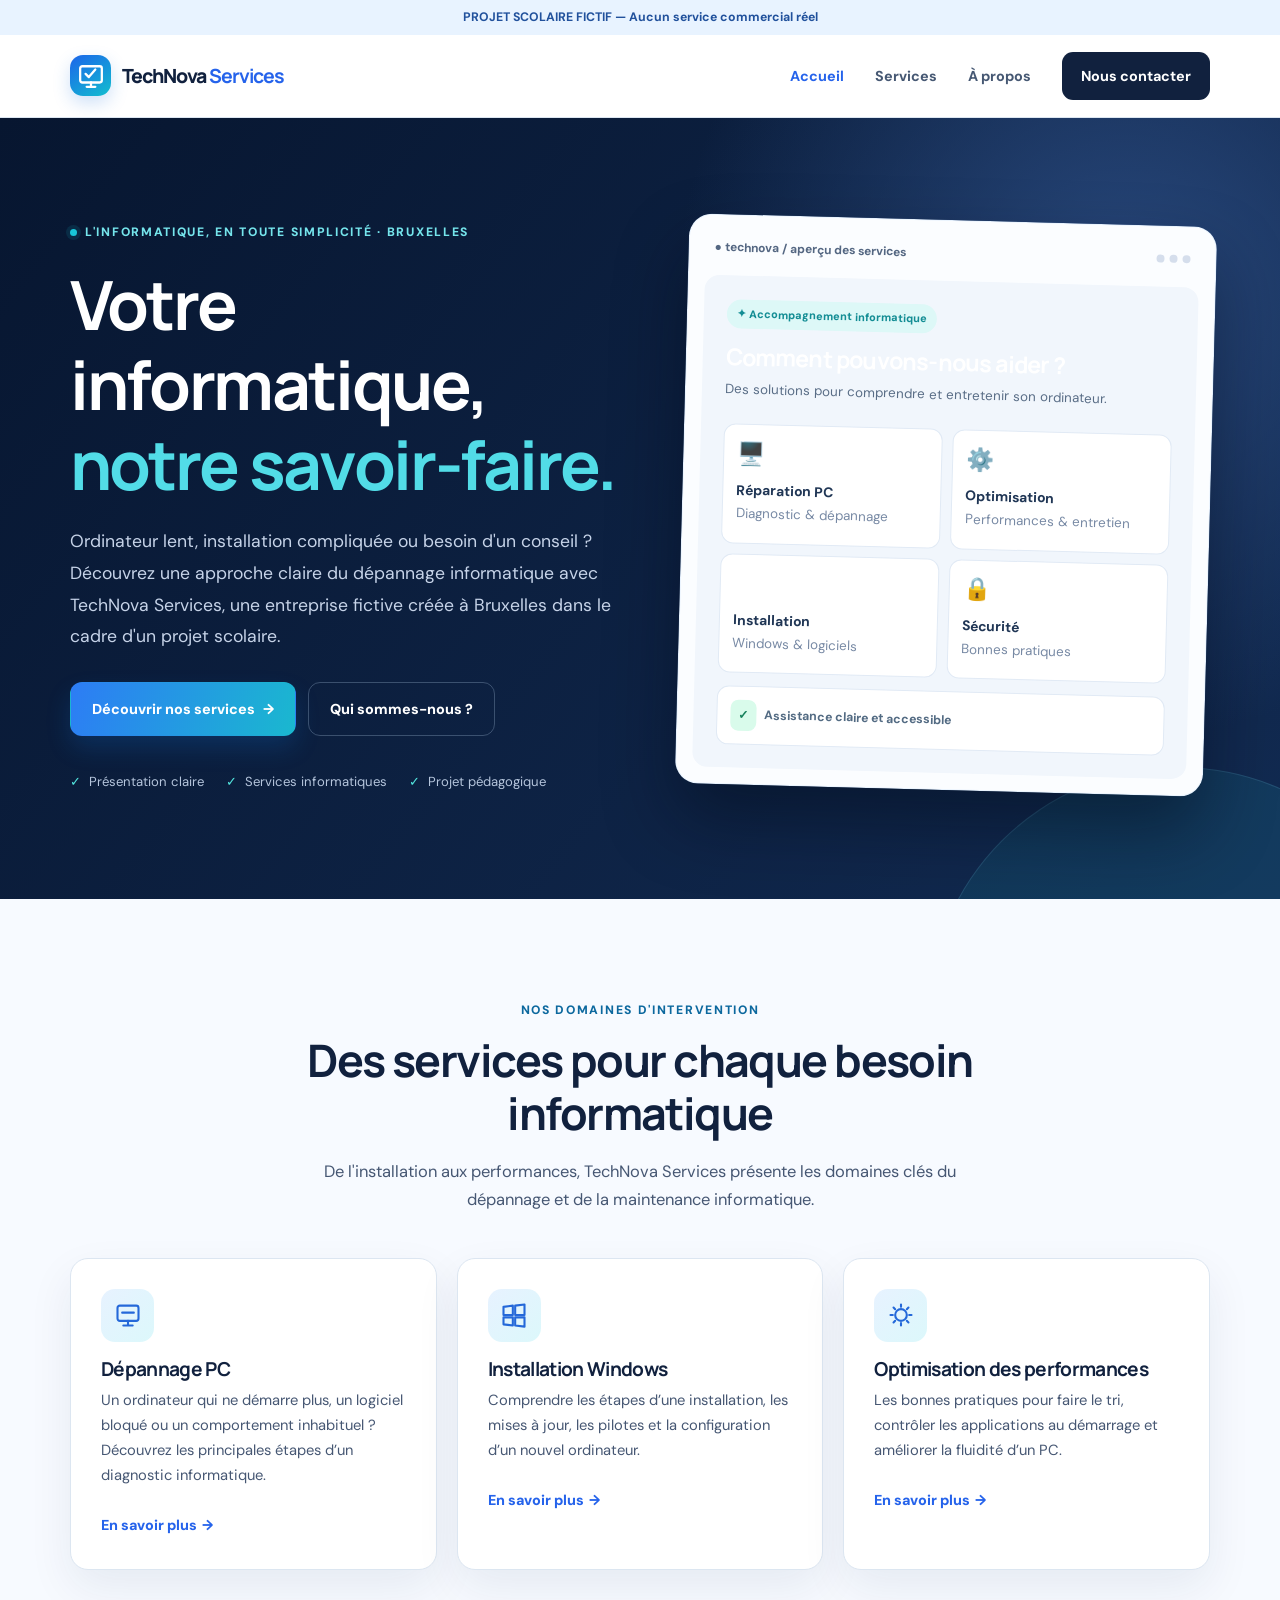
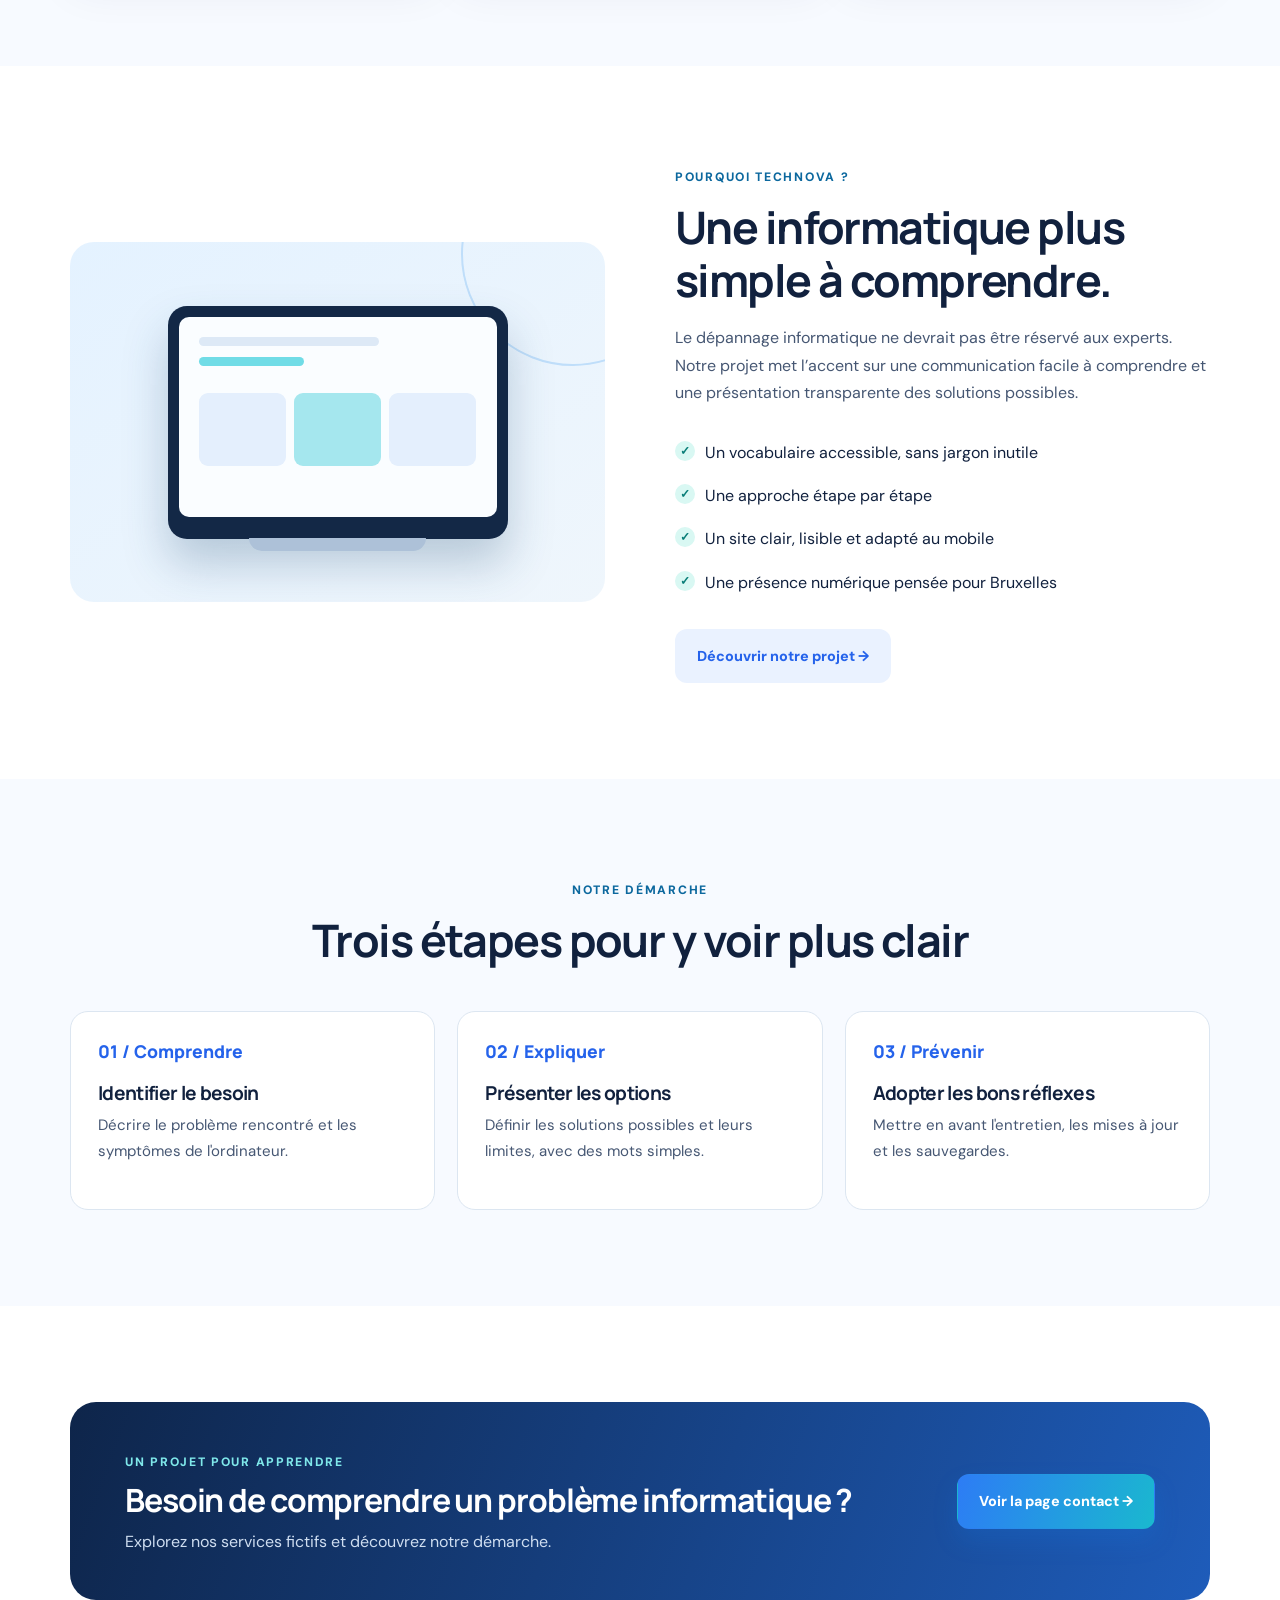
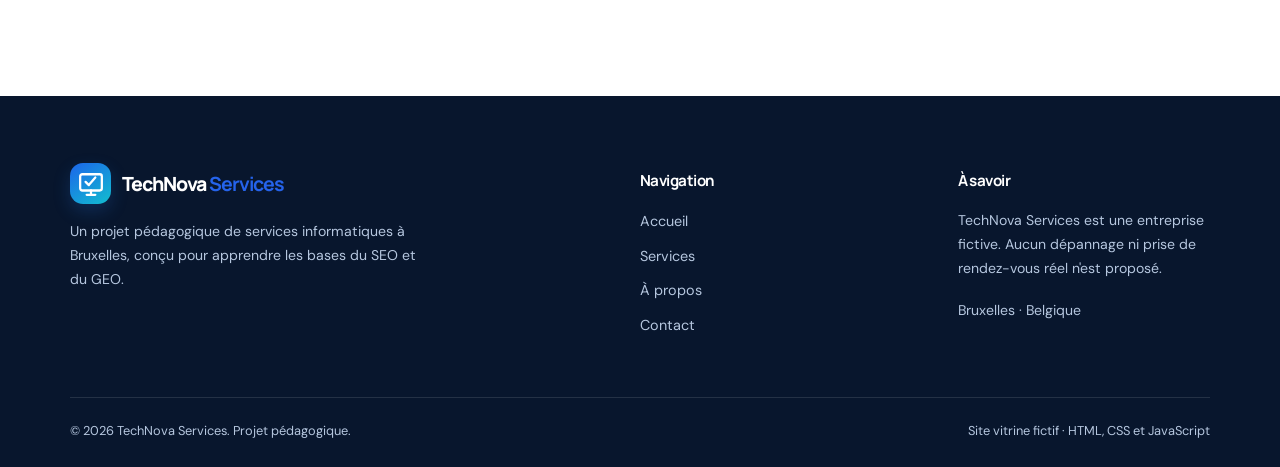
==== index.html @ 51ec5d71 "Add files via upload" ====
<!doctype html>
<html lang="fr-BE">
<head>
<meta charset="utf-8"><meta name="viewport" content="width=device-width,initial-scale=1">
<title>Dépannage informatique à Bruxelles | TechNova Services</title>
<meta name="description" content="TechNova Services : projet scolaire fictif de dépannage informatique à Bruxelles. Découvrez la réparation PC, Windows, l’optimisation et la maintenance.">
<meta name="robots" content="index,follow">
<meta name="theme-color" content="#09152d">
<link rel="icon" href="assets/favicon.svg" type="image/svg+xml">
<link rel="stylesheet" href="css/style.css">
<script type="application/ld+json">{"@context":"https://schema.org","@type":"Organization","name":"TechNova Services","description":"Entreprise fictive de dépannage informatique à Bruxelles créée pour un exercice scolaire SEO et GEO.","areaServed":{"@type":"City","name":"Bruxelles"},"knowsAbout":["Dépannage informatique","Maintenance informatique","Installation Windows","Optimisation PC"]}</script>
</head>
<body>
<a class="skip-link" href="#contenu">Aller au contenu</a>
<div class="announcement">PROJET SCOLAIRE FICTIF — Aucun service commercial réel</div>
<header class="site-header"><div class="container nav-wrap"><a class="brand" href="index.html" aria-label="TechNova Services, accueil"><span class="brand-mark"><svg viewBox="0 0 24 24" fill="none" stroke="currentColor" stroke-width="2.1" stroke-linecap="round" stroke-linejoin="round" aria-hidden="true"><rect x="2" y="3" width="20" height="15" rx="2"/><path d="M8 22h8m-4-4v4m-5-12 3 3 6-7"/></svg></span><span>TechNova <b>Services</b></span></a><button class="menu-button" type="button" aria-expanded="false" aria-controls="navigation" data-menu-toggle>☰ Menu</button><nav class="nav-links" aria-label="Navigation principale" id="navigation" data-navigation><a href="index.html" class="active" aria-current="page">Accueil</a><a href="services.html" class="" >Services</a><a href="apropos.html" class="" >À propos</a><a href="contact.html" class="nav-cta " >Nous contacter</a></nav></div></header>
<main id="contenu"><section class="hero"><div class="container hero-grid"><div><span class="eyebrow"><span class="pill-dot"></span> L'informatique, en toute simplicité · Bruxelles</span><h1>Votre informatique,<br><span class="accent">notre savoir-faire.</span></h1><p>Ordinateur lent, installation compliquée ou besoin d'un conseil ? Découvrez une approche claire du dépannage informatique avec TechNova Services, une entreprise fictive créée à Bruxelles dans le cadre d'un projet scolaire.</p><div class="buttons"><a class="button button-primary" href="services.html">Découvrir nos services <span aria-hidden="true">→</span></a><a class="button button-outline" href="apropos.html">Qui sommes-nous ?</a></div><div class="hero-notes"><span>Présentation claire</span><span>Services informatiques</span><span>Projet pédagogique</span></div></div><div class="dashboard" role="img" aria-label="Illustration d'un tableau de bord présentant quatre domaines de services informatiques"><div class="dash-top"><span>● technova / aperçu des services</span><span class="dots"><i></i><i></i><i></i></span></div><div class="dash-panel"><span class="dash-chip">✦ Accompagnement informatique</span><h3>Comment pouvons-nous aider ?</h3><p>Des solutions pour comprendre et entretenir son ordinateur.</p><div class="dash-grid"><div class="dash-card"><span class="symbol">🖥️</span><strong>Réparation PC</strong><small>Diagnostic & dépannage</small></div><div class="dash-card"><span class="symbol">⚙️</span><strong>Optimisation</strong><small>Performances & entretien</small></div><div class="dash-card"><span class="symbol">▦</span><strong>Installation</strong><small>Windows & logiciels</small></div><div class="dash-card"><span class="symbol">🔒</span><strong>Sécurité</strong><small>Bonnes pratiques</small></div></div><div class="dash-bottom"><span class="signal">✓</span> Assistance claire et accessible</div></div></div></div></section><section class="section"><div class="container"><div class="section-heading"><span class="eyebrow">Nos domaines d'intervention</span><h2>Des services pour chaque besoin informatique</h2><p>De l'installation aux performances, TechNova Services présente les domaines clés du dépannage et de la maintenance informatique.</p></div><div class="cards"><article class="card"><span class="card-icon"><svg viewBox="0 0 24 24" aria-hidden="true"><rect x="3" y="4" width="18" height="13" rx="2"/><path d="M8 21h8M12 17v4M7 10h10"/></svg></span><h3>Dépannage PC</h3><p>Un ordinateur qui ne démarre plus, un logiciel bloqué ou un comportement inhabituel ? Découvrez les principales étapes d’un diagnostic informatique.</p><a class="text-link" href="services.html">En savoir plus <span aria-hidden="true">→</span></a></article><article class="card"><span class="card-icon"><svg viewBox="0 0 24 24" aria-hidden="true"><path d="m3 5 8-1v8H3zM13 4l8-1v9h-8zM3 14h8v7l-8-1zM13 14h8v8l-8-1z"/></svg></span><h3>Installation Windows</h3><p>Comprendre les étapes d’une installation, les mises à jour, les pilotes et la configuration d’un nouvel ordinateur.</p><a class="text-link" href="services.html">En savoir plus <span aria-hidden="true">→</span></a></article><article class="card"><span class="card-icon"><svg viewBox="0 0 24 24" aria-hidden="true"><path d="M12 3v2m0 14v2M3 12h2m14 0h2M5.6 5.6 7 7m10 10 1.4 1.4M18.4 5.6 17 7M7 17l-1.4 1.4"/><circle cx="12" cy="12" r="5"/></svg></span><h3>Optimisation des performances</h3><p>Les bonnes pratiques pour faire le tri, contrôler les applications au démarrage et améliorer la fluidité d’un PC.</p><a class="text-link" href="services.html">En savoir plus <span aria-hidden="true">→</span></a></article></div></div></section><section class="section section-white"><div class="container split"><div class="feature-visual" role="img" aria-label="Illustration stylisée d'un ordinateur affichant un tableau de bord"><div class="device"><div class="device-screen"><div class="bar"></div><div class="bar short"></div><div class="blocks"><i></i><i></i><i></i></div></div></div></div><div><span class="eyebrow">Pourquoi TechNova ?</span><h2>Une informatique plus simple à comprendre.</h2><p>Le dépannage informatique ne devrait pas être réservé aux experts. Notre projet met l’accent sur une communication facile à comprendre et une présentation transparente des solutions possibles.</p><ul class="check-list"><li>Un vocabulaire accessible, sans jargon inutile</li><li>Une approche étape par étape</li><li>Un site clair, lisible et adapté au mobile</li><li>Une présence numérique pensée pour Bruxelles</li></ul><a href="apropos.html" class="button button-ghost">Découvrir notre projet →</a></div></div></section><section class="section"><div class="container"><div class="section-heading"><span class="eyebrow">Notre démarche</span><h2>Trois étapes pour y voir plus clair</h2></div><div class="steps"><div class="step"><span class="step-number">01 / Comprendre</span><h3>Identifier le besoin</h3><p>Décrire le problème rencontré et les symptômes de l'ordinateur.</p></div><div class="step"><span class="step-number">02 / Expliquer</span><h3>Présenter les options</h3><p>Définir les solutions possibles et leurs limites, avec des mots simples.</p></div><div class="step"><span class="step-number">03 / Prévenir</span><h3>Adopter les bons réflexes</h3><p>Mettre en avant l'entretien, les mises à jour et les sauvegardes.</p></div></div></div></section><section class="section section-white"><div class="container"><div class="cta-band"><div><span class="eyebrow" style="color:#7fe8ea">Un projet pour apprendre</span><h2>Besoin de comprendre un problème informatique ?</h2><p>Explorez nos services fictifs et découvrez notre démarche.</p></div><a class="button button-primary" href="contact.html">Voir la page contact →</a></div></div></section></main>
<footer class="site-footer"><div class="container"><div class="footer-grid"><div><a class="brand" href="index.html" aria-label="TechNova Services, accueil"><span class="brand-mark"><svg viewBox="0 0 24 24" fill="none" stroke="currentColor" stroke-width="2.1" stroke-linecap="round" stroke-linejoin="round" aria-hidden="true"><rect x="2" y="3" width="20" height="15" rx="2"/><path d="M8 22h8m-4-4v4m-5-12 3 3 6-7"/></svg></span><span>TechNova <b>Services</b></span></a><p>Un projet pédagogique de services informatiques à Bruxelles, conçu pour apprendre les bases du SEO et du GEO.</p></div><div><h3>Navigation</h3><a href="index.html">Accueil</a><a href="services.html">Services</a><a href="apropos.html">À propos</a><a href="contact.html">Contact</a></div><div><h3>À savoir</h3><p>TechNova Services est une entreprise fictive. Aucun dépannage ni prise de rendez-vous réel n'est proposé.</p><p>Bruxelles · Belgique</p></div></div><div class="footer-bottom"><span>© 2026 TechNova Services. Projet pédagogique.</span><span>Site vitrine fictif · HTML, CSS et JavaScript</span></div></div></footer>
<script src="js/main.js" defer></script>
</body></html>
---- css/style.css ----
@import url('https://fonts.googleapis.com/css2?family=DM+Sans:wght@400;500;600;700&family=Manrope:wght@400;500;600;700;800&display=swap');
:root{--navy:#09152d;--ink:#11213e;--text:#465773;--blue:#2563eb;--cyan:#18c6d8;--sky:#e8f4ff;--line:#dce6f1;--bg:#f7faff;--white:#fff;--radius:18px;--shadow:0 18px 45px rgba(16,40,82,.075)}
*{box-sizing:border-box}html{scroll-behavior:smooth}body{margin:0;color:var(--ink);background:var(--bg);font:16px/1.7 'DM Sans',Arial,sans-serif}h1,h2,h3,h4{font-family:Manrope,Arial,sans-serif;line-height:1.18;letter-spacing:-.035em}h1{font-size:clamp(2.6rem,5.3vw,5rem);margin:20px 0 22px}h2{font-size:clamp(1.9rem,3.5vw,2.8rem);margin:12px 0 18px}h3{font-size:1.2rem;margin:16px 0 8px}p{margin:0 0 18px}a{color:inherit}button,input,textarea,select{font:inherit}.container{width:min(1140px,calc(100% - 44px));margin-inline:auto}.announcement{background:#e8f3ff;color:#21519c;text-align:center;font-size:.77rem;font-weight:700;padding:7px 12px}.site-header{background:rgba(255,255,255,.98);border-bottom:1px solid var(--line);position:sticky;top:0;z-index:30}.nav-wrap{height:82px;display:flex;align-items:center;justify-content:space-between;gap:25px}.brand{font:800 1.22rem Manrope,Arial,sans-serif;text-decoration:none;display:flex;align-items:center;gap:11px;letter-spacing:-.05em}.brand b{color:var(--blue)}.brand-mark{display:grid;place-items:center;width:41px;height:41px;border-radius:13px;background:linear-gradient(145deg,#1c65ea,#12becf);color:white;box-shadow:0 7px 17px #2575df38}.brand-mark svg{width:26px}.nav-links{display:flex;align-items:center;gap:31px}.nav-links a{font-size:.9rem;font-weight:700;text-decoration:none;color:#465873}.nav-links a:hover,.nav-links a.active{color:var(--blue)}.nav-links .nav-cta{border-radius:11px;background:var(--ink);color:white;padding:12px 19px}.nav-links .nav-cta:hover{background:var(--blue);color:white}.menu-button{display:none;border:1px solid var(--line);background:#fff;border-radius:9px;padding:9px 12px;font-weight:700}.hero{position:relative;overflow:hidden;background:radial-gradient(circle at 88% 22%,#28487c 0%,transparent 35%),linear-gradient(130deg,#071630,#122b52);color:white;padding:99px 0 105px}.hero:after{content:'';position:absolute;width:500px;height:500px;right:-150px;bottom:-370px;background:#21cfda18;border:1px solid #8bdffb22;border-radius:50%}.hero-grid{display:grid;grid-template-columns:1.02fr .98fr;gap:62px;align-items:center;position:relative;z-index:1}.eyebrow{display:inline-flex;align-items:center;gap:8px;color:#0c689e;letter-spacing:.14em;text-transform:uppercase;font-weight:800;font-size:.76rem}.hero .eyebrow{color:#75e5ec}.pill-dot{height:7px;width:7px;background:var(--cyan);border-radius:50%;box-shadow:0 0 0 4px #18c6d81d}.hero p{max-width:550px;color:#c6d3e8;font-size:1.1rem;line-height:1.8}.accent{color:#52dce7}.buttons{display:flex;gap:12px;flex-wrap:wrap;margin-top:29px}.button{display:inline-flex;justify-content:center;align-items:center;gap:8px;padding:14px 21px;border-radius:12px;text-decoration:none;font-weight:800;font-size:.9rem;transition:.2s;border:1px solid transparent;cursor:pointer}.button-primary{background:linear-gradient(110deg,#2d7cf5,#1ab8cf);color:#fff;box-shadow:0 12px 24px #127dec2e}.button-primary:hover{filter:brightness(1.08);transform:translateY(-2px)}.button-outline{color:white;border-color:#8fa6c35c}.button-outline:hover{background:#ffffff12}.button-ghost{color:var(--blue);background:#eaf2ff}.hero-notes{display:flex;gap:22px;flex-wrap:wrap;color:#b5c5dc;font-size:.82rem;margin-top:35px}.hero-notes span:before{content:'✓';color:#53e7df;margin-right:8px}.dashboard{background:#fbfdff;border:1px solid #a9cdf73f;padding:16px;border-radius:23px;box-shadow:0 35px 70px #02081770;transform:rotate(1.5deg)}.dash-top{display:flex;align-items:center;justify-content:space-between;padding:6px 9px 18px;color:#546782;font-size:.75rem;font-weight:700}.dots{display:flex;gap:5px}.dots i{width:8px;height:8px;background:#d5deec;border-radius:50%}.dash-panel{background:#f1f6fc;border-radius:15px;padding:23px}.dash-chip{display:inline-block;background:#ddf8f7;color:#138d94;padding:5px 10px;border-radius:20px;font-size:.68rem;font-weight:800}.dash-panel h3{font-size:1.45rem;margin:15px 0 7px}.dash-panel p{color:#596d86;font-size:.83rem}.dash-grid{display:grid;grid-template-columns:1fr 1fr;gap:10px;margin-top:22px}.dash-card{background:white;border:1px solid #e1eaf5;border-radius:12px;padding:17px 13px;min-height:112px}.dash-card .symbol{font-size:1.4rem;line-height:1}.dash-card strong{display:block;color:#203655;font-size:.87rem;margin-top:10px}.dash-card small{display:block;color:#7789a4}.dash-bottom{display:flex;gap:8px;align-items:center;margin-top:13px;padding:13px;background:#fff;border:1px solid #e1eaf5;border-radius:12px;font-size:.77rem;font-weight:700;color:#536b83}.signal{background:#d9fbeb;color:#16815b;border-radius:8px;padding:5px 8px}.section{padding:96px 0}.section-white{background:white}.section-heading{max-width:690px;margin:0 auto 44px;text-align:center}.section-heading p{color:var(--text);font-size:1.03rem}.cards{display:grid;grid-template-columns:repeat(3,1fr);gap:20px}.card{padding:30px;background:white;border:1px solid var(--line);border-radius:var(--radius);box-shadow:var(--shadow)}.card:hover{border-color:#bad8ff}.card p{color:var(--text);font-size:.92rem}.card-icon{width:53px;height:53px;display:grid;place-items:center;border-radius:14px;background:linear-gradient(135deg,#e7f2ff,#dcf8fb);color:#2468d9}.card-icon svg{width:28px;height:28px;stroke:currentColor;fill:none;stroke-width:1.8;stroke-linecap:round;stroke-linejoin:round}.text-link{display:inline-flex;align-items:center;gap:5px;text-decoration:none;color:var(--blue);font-size:.9rem;font-weight:800;margin-top:7px}.text-link:hover{text-decoration:underline}.split{display:grid;grid-template-columns:1fr 1fr;gap:70px;align-items:center}.split p{color:var(--text)}.check-list{list-style:none;padding:0;margin:25px 0}.check-list li{padding:8px 0 8px 30px;position:relative}.check-list li:before{content:'✓';display:grid;place-items:center;position:absolute;left:0;top:10px;background:#d9f8f3;color:#087d77;border-radius:50%;width:20px;height:20px;font-size:.75rem;font-weight:800}.feature-visual{border-radius:24px;background:linear-gradient(145deg,#e4f2ff,#eff6fc);padding:42px;min-height:360px;display:grid;place-items:center;position:relative;overflow:hidden}.feature-visual:before{content:'';position:absolute;width:220px;height:220px;border:2px solid #bfdefa;border-radius:50%;top:-100px;right:-80px}.device{position:relative;width:100%;max-width:340px;background:#132846;border-radius:19px;padding:11px 11px 22px;box-shadow:0 25px 45px #224e7442}.device-screen{background:#fafdff;border-radius:10px;min-height:200px;padding:20px}.device-screen .bar{background:#dde9f6;border-radius:8px;height:9px;margin-bottom:11px;width:65%}.device-screen .bar.short{width:38%;background:#70dce6}.device-screen .blocks{display:flex;gap:8px;margin-top:27px}.device-screen .blocks i{background:#e4effd;border-radius:9px;height:73px;flex:1}.device-screen .blocks i:nth-child(2){background:#a5e7ee}.device:after{content:'';position:absolute;bottom:-12px;left:24%;width:52%;height:13px;background:#adc1d8;border-radius:0 0 14px 14px}.steps{display:grid;grid-template-columns:repeat(3,1fr);gap:22px}.step{padding:27px;border:1px solid var(--line);background:#fff;border-radius:var(--radius)}.step-number{font:800 1.1rem Manrope;color:var(--blue)}.step p{color:var(--text);font-size:.94rem}.cta-band{background:linear-gradient(110deg,#0e254a,#1e5cba);border-radius:26px;padding:45px 55px;color:white;display:flex;align-items:center;justify-content:space-between;gap:40px}.cta-band h2{margin:8px 0;font-size:2rem}.cta-band p{color:#cfdef1;margin-bottom:0}.page-hero{background:linear-gradient(135deg,#09182f,#17457e);color:white;padding:83px 0}.page-hero h1{font-size:clamp(2.6rem,4.8vw,4rem);max-width:790px}.page-hero p{color:#d2e1f4;max-width:680px;font-size:1.07rem}.page-hero .eyebrow{color:#78e5ed}.detail-grid{display:grid;grid-template-columns:repeat(2,1fr);gap:22px}.detail-card{background:white;padding:36px;border:1px solid var(--line);border-radius:20px}.detail-card p{color:var(--text)}.detail-card ul{padding-left:20px;color:var(--text)}.detail-card li{margin:6px 0}.banner-note{border:1px solid #b8e2f4;background:#edfaff;border-radius:15px;padding:18px 22px;color:#1a5f83;font-size:.9rem}.values{display:grid;grid-template-columns:repeat(3,1fr);gap:18px}.value{border-top:3px solid var(--cyan);padding:24px;background:white;border-radius:0 0 15px 15px}.value p{color:var(--text)}.contact-grid{display:grid;grid-template-columns:.8fr 1.2fr;gap:35px}.contact-panel{background:#112b50;border-radius:22px;color:white;padding:36px}.contact-panel p{color:#d5e4f3}.contact-line{padding:16px 0;border-bottom:1px solid #ffffff28}.contact-line strong{display:block;color:#8de7ef;font-size:.83rem;text-transform:uppercase;letter-spacing:.07em}.contact-line span{display:block;margin-top:5px}.form-panel{padding:36px;border:1px solid var(--line);border-radius:22px;background:white}.field{display:block;margin-bottom:16px;font-weight:700;font-size:.9rem}.field input,.field textarea,.field select{display:block;margin-top:7px;width:100%;border:1px solid #cfdcea;background:white;border-radius:10px;padding:13px 14px;color:var(--ink);outline-offset:2px}.field textarea{resize:vertical;min-height:120px}.form-status{padding-top:15px;color:#176d86;font-size:.9rem}.faq{max-width:830px;margin:auto}.faq details{border:1px solid var(--line);border-radius:13px;margin-bottom:12px;padding:20px 23px;background:white}.faq summary{font-weight:800;cursor:pointer}.faq details p{margin:14px 0 0;color:var(--text)}.site-footer{background:#08162d;color:#b6c7df;padding:67px 0 25px}.footer-grid{display:grid;grid-template-columns:2fr 1fr 1fr;gap:65px}.site-footer .brand{color:#fff;margin-bottom:16px}.site-footer p{max-width:350px;font-size:.88rem}.site-footer h3{font-size:.95rem;color:white;margin:9px 0 19px}.site-footer a:not(.brand){color:#b6c7df;display:block;text-decoration:none;margin:10px 0;font-size:.9rem}.site-footer a:hover{color:#6fe2eb}.footer-bottom{border-top:1px solid #ffffff1d;margin-top:50px;padding-top:22px;display:flex;justify-content:space-between;gap:15px;font-size:.8rem}.skip-link{position:absolute;left:-999px;top:10px;background:#fff;color:#000;padding:8px;z-index:100}.skip-link:focus{left:10px}a:focus-visible,button:focus-visible{outline:3px solid #30bedb;outline-offset:3px}@media(max-width:900px){.hero-grid{grid-template-columns:1fr;gap:50px}.dashboard{max-width:570px;margin:auto}.split{gap:35px}.nav-links{gap:16px}.footer-grid{gap:25px}}@media(max-width:700px){.container{width:min(100% - 32px,1140px)}.nav-wrap{height:70px}.menu-button{display:block}.nav-links{display:none;position:absolute;top:100%;left:0;right:0;background:#fff;padding:22px 18px;border-bottom:1px solid var(--line);box-shadow:var(--shadow);flex-direction:column;align-items:stretch;gap:18px}.nav-links.is-open{display:flex}.nav-links .nav-cta{text-align:center}.hero{padding:67px 0 75px}.dashboard{transform:none}.section{padding:67px 0}.cards,.steps,.values,.detail-grid,.split,.contact-grid,.footer-grid{grid-template-columns:1fr}.section-heading{margin-bottom:28px}.feature-visual{min-height:290px}.cta-band{padding:32px;flex-direction:column;align-items:flex-start}.page-hero{padding:62px 0}.footer-bottom{flex-direction:column}.brand{font-size:1.05rem}}

/* Interactions JavaScript : filtres et recherche des services */
.service-tools{max-width:790px;margin:0 auto 28px;padding:23px;background:white;border:1px solid var(--line);border-radius:17px}
.service-tools label{display:block;font-weight:800;margin-bottom:9px}
.service-tools input{display:block;width:100%;padding:13px 16px;border:1px solid #b9cde1;border-radius:10px;font:inherit}
.service-tools input:focus-visible,.filter-button:focus-visible{outline:3px solid #30bedb;outline-offset:2px}
.service-filters{display:flex;gap:9px;flex-wrap:wrap;margin-top:17px}
.filter-button{border:1px solid #c9daed;background:#f4f8fe;color:#23415f;border-radius:30px;padding:9px 16px;font:700 .85rem inherit;cursor:pointer}
.filter-button:hover{border-color:#3284e8}
.filter-button.is-active{background:#1766ce;border-color:#1766ce;color:white}
.service-count,.service-empty{color:var(--text);font-size:.9rem;margin:15px 0 0}
.service-empty{text-align:center;padding:22px}
.field-counter{display:block;text-align:right;font-weight:400;color:var(--text);margin-top:5px}
[hidden]{display:none!important}
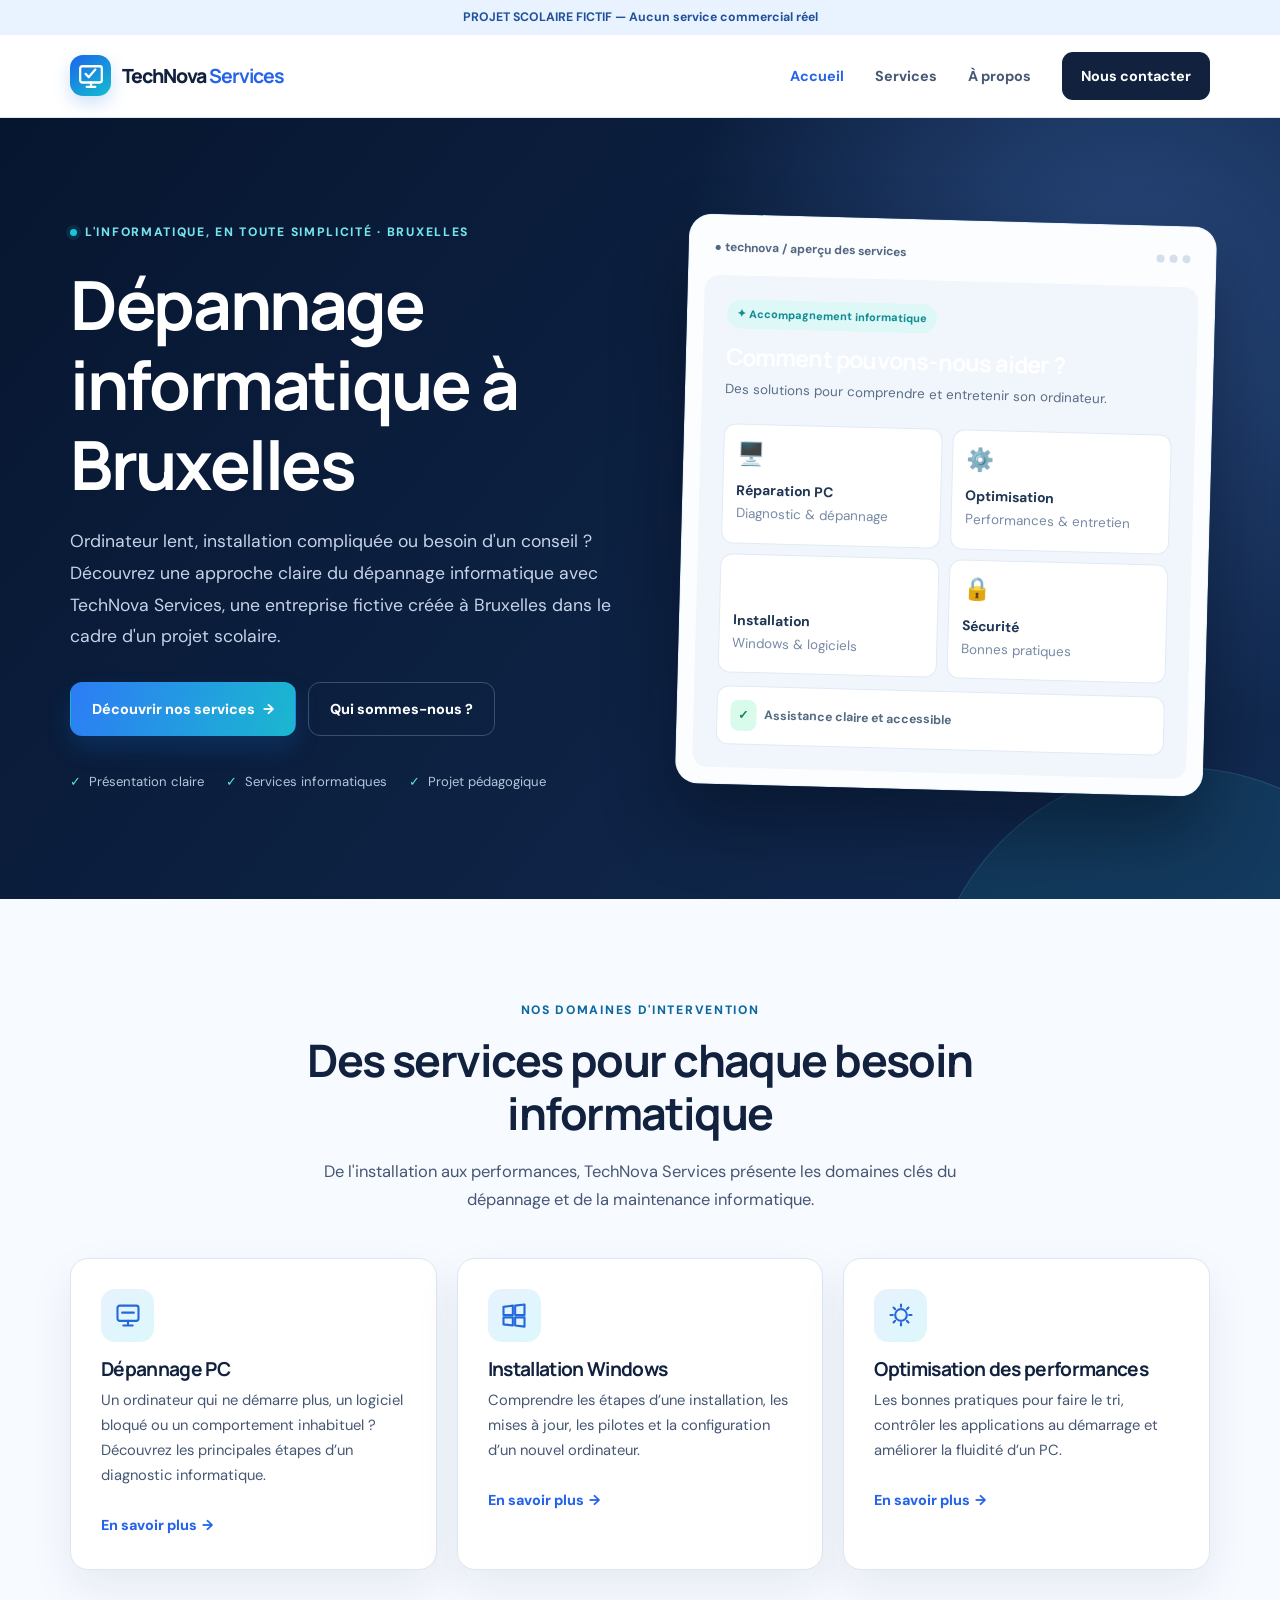
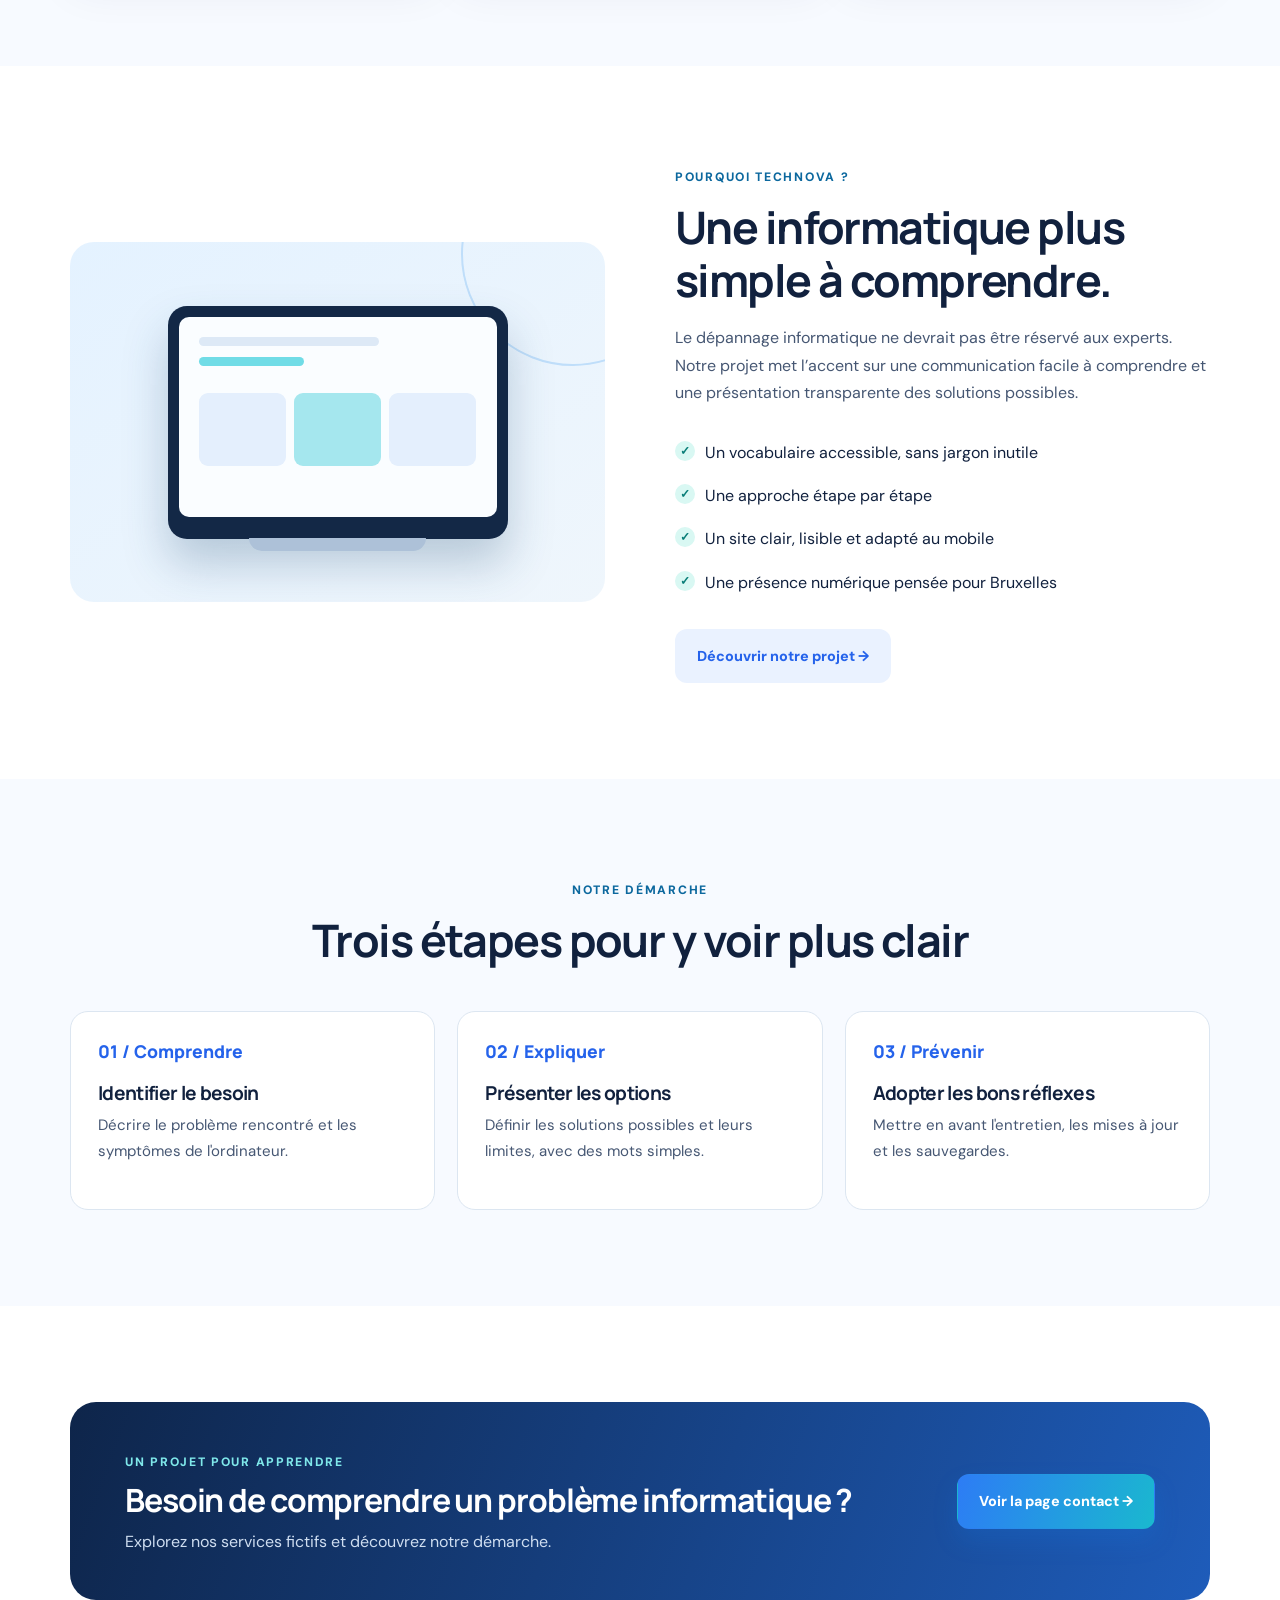
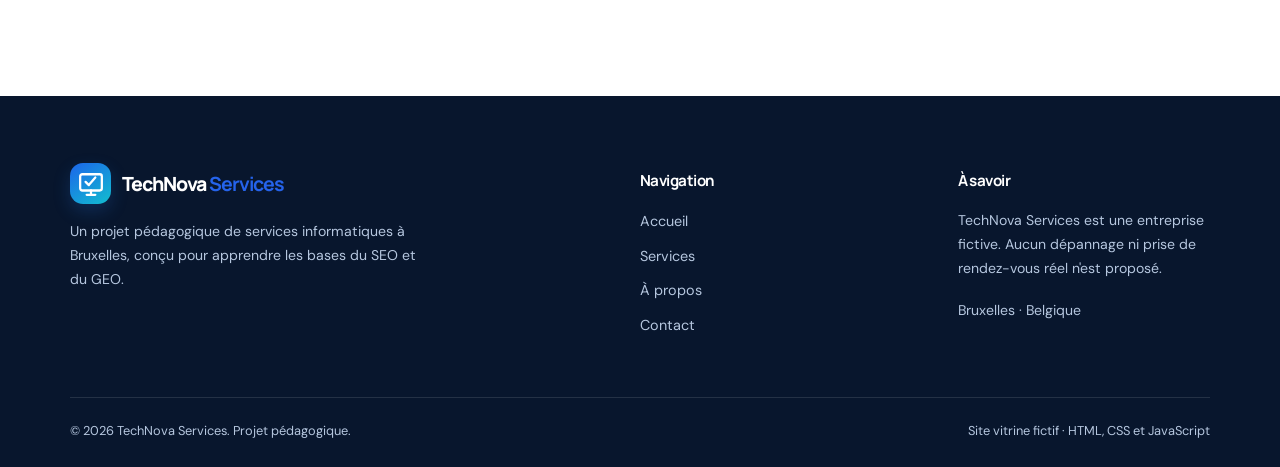
==== commit b1fcf2c7: "Add files via upload" ====
--- a/index.html
+++ b/index.html
@@ -1,20 +1,75 @@
-<!doctype html>
+<!DOCTYPE html>
+
 <html lang="fr-BE">
 <head>
-<meta charset="utf-8"><meta name="viewport" content="width=device-width,initial-scale=1">
-<title>Dépannage informatique à Bruxelles | TechNova Services</title>
-<meta name="description" content="TechNova Services : projet scolaire fictif de dépannage informatique à Bruxelles. Découvrez la réparation PC, Windows, l’optimisation et la maintenance.">
-<meta name="robots" content="index,follow">
-<meta name="theme-color" content="#09152d">
-<link rel="icon" href="assets/favicon.svg" type="image/svg+xml">
-<link rel="stylesheet" href="css/style.css">
-<script type="application/ld+json">{"@context":"https://schema.org","@type":"Organization","name":"TechNova Services","description":"Entreprise fictive de dépannage informatique à Bruxelles créée pour un exercice scolaire SEO et GEO.","areaServed":{"@type":"City","name":"Bruxelles"},"knowsAbout":["Dépannage informatique","Maintenance informatique","Installation Windows","Optimisation PC"]}</script>
-</head>
+<meta charset="utf-8"/><meta content="width=device-width,initial-scale=1" name="viewport"/>
+<title>TechNova Services | Dépannage informatique à Bruxelles</title>
+<meta content="Découvrez TechNova Services, projet scolaire fictif à Bruxelles : dépannage PC, maintenance, installation Windows et optimisation informatique." name="description"/>
+<meta content="index,follow" name="robots"/>
+<meta content="#09152d" name="theme-color"/>
+<link href="assets/favicon.svg" rel="icon" type="image/svg+xml"/>
+<link href="css/style.css" rel="stylesheet"/>
+
+<link href="https://fluxxyxoff.github.io/technova-services/" rel="canonical"/><meta content="website" property="og:type"/><meta content="fr_BE" property="og:locale"/><meta content="TechNova Services" property="og:site_name"/><meta content="TechNova Services | Dépannage informatique à Bruxelles" property="og:title"/><meta content="Découvrez TechNova Services, projet scolaire fictif à Bruxelles : dépannage PC, maintenance, installation Windows et optimisation informatique." property="og:description"/><meta content="https://fluxxyxoff.github.io/technova-services/" property="og:url"/><script type="application/ld+json">{
+  "@context": "https://schema.org",
+  "@graph": [
+    {
+      "@type": "Organization",
+      "@id": "https://fluxxyxoff.github.io/technova-services/#organisation",
+      "name": "TechNova Services",
+      "url": "https://fluxxyxoff.github.io/technova-services/",
+      "description": "Entreprise fictive de dépannage et maintenance informatique située dans le cadre d'un projet scolaire à Bruxelles (Belgique). Aucun service réel n'est proposé.",
+      "logo": "https://fluxxyxoff.github.io/technova-services/assets/favicon.svg",
+      "areaServed": {
+        "@type": "City",
+        "name": "Bruxelles",
+        "address": {
+          "@type": "PostalAddress",
+          "addressLocality": "Bruxelles",
+          "addressCountry": "BE"
+        }
+      },
+      "knowsAbout": [
+        "Dépannage informatique",
+        "Maintenance PC",
+        "Installation Windows",
+        "Optimisation PC",
+        "Sécurité informatique",
+        "Sauvegardes"
+      ]
+    },
+    {
+      "@type": "WebSite",
+      "@id": "https://fluxxyxoff.github.io/technova-services/#site",
+      "name": "TechNova Services",
+      "url": "https://fluxxyxoff.github.io/technova-services/",
+      "inLanguage": "fr-BE",
+      "publisher": {
+        "@id": "https://fluxxyxoff.github.io/technova-services/#organisation"
+      },
+      "description": "Site vitrine pédagogique SEO et GEO d'une entreprise fictive d'assistance informatique à Bruxelles."
+    },
+    {
+      "@type": "WebPage",
+      "@id": "https://fluxxyxoff.github.io/technova-services/#page",
+      "url": "https://fluxxyxoff.github.io/technova-services/",
+      "name": "TechNova Services | Dépannage informatique à Bruxelles",
+      "description": "Découvrez TechNova Services, projet scolaire fictif à Bruxelles : dépannage PC, maintenance, installation Windows et optimisation informatique.",
+      "inLanguage": "fr-BE",
+      "isPartOf": {
+        "@id": "https://fluxxyxoff.github.io/technova-services/#site"
+      },
+      "about": {
+        "@id": "https://fluxxyxoff.github.io/technova-services/#organisation"
+      }
+    }
+  ]
+}</script></head>
 <body>
 <a class="skip-link" href="#contenu">Aller au contenu</a>
 <div class="announcement">PROJET SCOLAIRE FICTIF — Aucun service commercial réel</div>
-<header class="site-header"><div class="container nav-wrap"><a class="brand" href="index.html" aria-label="TechNova Services, accueil"><span class="brand-mark"><svg viewBox="0 0 24 24" fill="none" stroke="currentColor" stroke-width="2.1" stroke-linecap="round" stroke-linejoin="round" aria-hidden="true"><rect x="2" y="3" width="20" height="15" rx="2"/><path d="M8 22h8m-4-4v4m-5-12 3 3 6-7"/></svg></span><span>TechNova <b>Services</b></span></a><button class="menu-button" type="button" aria-expanded="false" aria-controls="navigation" data-menu-toggle>☰ Menu</button><nav class="nav-links" aria-label="Navigation principale" id="navigation" data-navigation><a href="index.html" class="active" aria-current="page">Accueil</a><a href="services.html" class="" >Services</a><a href="apropos.html" class="" >À propos</a><a href="contact.html" class="nav-cta " >Nous contacter</a></nav></div></header>
-<main id="contenu"><section class="hero"><div class="container hero-grid"><div><span class="eyebrow"><span class="pill-dot"></span> L'informatique, en toute simplicité · Bruxelles</span><h1>Votre informatique,<br><span class="accent">notre savoir-faire.</span></h1><p>Ordinateur lent, installation compliquée ou besoin d'un conseil ? Découvrez une approche claire du dépannage informatique avec TechNova Services, une entreprise fictive créée à Bruxelles dans le cadre d'un projet scolaire.</p><div class="buttons"><a class="button button-primary" href="services.html">Découvrir nos services <span aria-hidden="true">→</span></a><a class="button button-outline" href="apropos.html">Qui sommes-nous ?</a></div><div class="hero-notes"><span>Présentation claire</span><span>Services informatiques</span><span>Projet pédagogique</span></div></div><div class="dashboard" role="img" aria-label="Illustration d'un tableau de bord présentant quatre domaines de services informatiques"><div class="dash-top"><span>● technova / aperçu des services</span><span class="dots"><i></i><i></i><i></i></span></div><div class="dash-panel"><span class="dash-chip">✦ Accompagnement informatique</span><h3>Comment pouvons-nous aider ?</h3><p>Des solutions pour comprendre et entretenir son ordinateur.</p><div class="dash-grid"><div class="dash-card"><span class="symbol">🖥️</span><strong>Réparation PC</strong><small>Diagnostic & dépannage</small></div><div class="dash-card"><span class="symbol">⚙️</span><strong>Optimisation</strong><small>Performances & entretien</small></div><div class="dash-card"><span class="symbol">▦</span><strong>Installation</strong><small>Windows & logiciels</small></div><div class="dash-card"><span class="symbol">🔒</span><strong>Sécurité</strong><small>Bonnes pratiques</small></div></div><div class="dash-bottom"><span class="signal">✓</span> Assistance claire et accessible</div></div></div></div></section><section class="section"><div class="container"><div class="section-heading"><span class="eyebrow">Nos domaines d'intervention</span><h2>Des services pour chaque besoin informatique</h2><p>De l'installation aux performances, TechNova Services présente les domaines clés du dépannage et de la maintenance informatique.</p></div><div class="cards"><article class="card"><span class="card-icon"><svg viewBox="0 0 24 24" aria-hidden="true"><rect x="3" y="4" width="18" height="13" rx="2"/><path d="M8 21h8M12 17v4M7 10h10"/></svg></span><h3>Dépannage PC</h3><p>Un ordinateur qui ne démarre plus, un logiciel bloqué ou un comportement inhabituel ? Découvrez les principales étapes d’un diagnostic informatique.</p><a class="text-link" href="services.html">En savoir plus <span aria-hidden="true">→</span></a></article><article class="card"><span class="card-icon"><svg viewBox="0 0 24 24" aria-hidden="true"><path d="m3 5 8-1v8H3zM13 4l8-1v9h-8zM3 14h8v7l-8-1zM13 14h8v8l-8-1z"/></svg></span><h3>Installation Windows</h3><p>Comprendre les étapes d’une installation, les mises à jour, les pilotes et la configuration d’un nouvel ordinateur.</p><a class="text-link" href="services.html">En savoir plus <span aria-hidden="true">→</span></a></article><article class="card"><span class="card-icon"><svg viewBox="0 0 24 24" aria-hidden="true"><path d="M12 3v2m0 14v2M3 12h2m14 0h2M5.6 5.6 7 7m10 10 1.4 1.4M18.4 5.6 17 7M7 17l-1.4 1.4"/><circle cx="12" cy="12" r="5"/></svg></span><h3>Optimisation des performances</h3><p>Les bonnes pratiques pour faire le tri, contrôler les applications au démarrage et améliorer la fluidité d’un PC.</p><a class="text-link" href="services.html">En savoir plus <span aria-hidden="true">→</span></a></article></div></div></section><section class="section section-white"><div class="container split"><div class="feature-visual" role="img" aria-label="Illustration stylisée d'un ordinateur affichant un tableau de bord"><div class="device"><div class="device-screen"><div class="bar"></div><div class="bar short"></div><div class="blocks"><i></i><i></i><i></i></div></div></div></div><div><span class="eyebrow">Pourquoi TechNova ?</span><h2>Une informatique plus simple à comprendre.</h2><p>Le dépannage informatique ne devrait pas être réservé aux experts. Notre projet met l’accent sur une communication facile à comprendre et une présentation transparente des solutions possibles.</p><ul class="check-list"><li>Un vocabulaire accessible, sans jargon inutile</li><li>Une approche étape par étape</li><li>Un site clair, lisible et adapté au mobile</li><li>Une présence numérique pensée pour Bruxelles</li></ul><a href="apropos.html" class="button button-ghost">Découvrir notre projet →</a></div></div></section><section class="section"><div class="container"><div class="section-heading"><span class="eyebrow">Notre démarche</span><h2>Trois étapes pour y voir plus clair</h2></div><div class="steps"><div class="step"><span class="step-number">01 / Comprendre</span><h3>Identifier le besoin</h3><p>Décrire le problème rencontré et les symptômes de l'ordinateur.</p></div><div class="step"><span class="step-number">02 / Expliquer</span><h3>Présenter les options</h3><p>Définir les solutions possibles et leurs limites, avec des mots simples.</p></div><div class="step"><span class="step-number">03 / Prévenir</span><h3>Adopter les bons réflexes</h3><p>Mettre en avant l'entretien, les mises à jour et les sauvegardes.</p></div></div></div></section><section class="section section-white"><div class="container"><div class="cta-band"><div><span class="eyebrow" style="color:#7fe8ea">Un projet pour apprendre</span><h2>Besoin de comprendre un problème informatique ?</h2><p>Explorez nos services fictifs et découvrez notre démarche.</p></div><a class="button button-primary" href="contact.html">Voir la page contact →</a></div></div></section></main>
-<footer class="site-footer"><div class="container"><div class="footer-grid"><div><a class="brand" href="index.html" aria-label="TechNova Services, accueil"><span class="brand-mark"><svg viewBox="0 0 24 24" fill="none" stroke="currentColor" stroke-width="2.1" stroke-linecap="round" stroke-linejoin="round" aria-hidden="true"><rect x="2" y="3" width="20" height="15" rx="2"/><path d="M8 22h8m-4-4v4m-5-12 3 3 6-7"/></svg></span><span>TechNova <b>Services</b></span></a><p>Un projet pédagogique de services informatiques à Bruxelles, conçu pour apprendre les bases du SEO et du GEO.</p></div><div><h3>Navigation</h3><a href="index.html">Accueil</a><a href="services.html">Services</a><a href="apropos.html">À propos</a><a href="contact.html">Contact</a></div><div><h3>À savoir</h3><p>TechNova Services est une entreprise fictive. Aucun dépannage ni prise de rendez-vous réel n'est proposé.</p><p>Bruxelles · Belgique</p></div></div><div class="footer-bottom"><span>© 2026 TechNova Services. Projet pédagogique.</span><span>Site vitrine fictif · HTML, CSS et JavaScript</span></div></div></footer>
-<script src="js/main.js" defer></script>
+<header class="site-header"><div class="container nav-wrap"><a aria-label="TechNova Services, accueil" class="brand" href="index.html"><span class="brand-mark"><svg aria-hidden="true" fill="none" stroke="currentColor" stroke-linecap="round" stroke-linejoin="round" stroke-width="2.1" viewbox="0 0 24 24"><rect height="15" rx="2" width="20" x="2" y="3"></rect><path d="M8 22h8m-4-4v4m-5-12 3 3 6-7"></path></svg></span><span>TechNova <b>Services</b></span></a><button aria-controls="navigation" aria-expanded="false" class="menu-button" data-menu-toggle="" type="button">☰ Menu</button><nav aria-label="Navigation principale" class="nav-links" data-navigation="" id="navigation"><a aria-current="page" class="active" href="index.html">Accueil</a><a class="" href="services.html">Services</a><a class="" href="apropos.html">À propos</a><a class="nav-cta" href="contact.html">Nous contacter</a></nav></div></header>
+<main id="contenu"><section class="hero"><div class="container hero-grid"><div><span class="eyebrow"><span class="pill-dot"></span> L'informatique, en toute simplicité · Bruxelles</span><h1>Dépannage informatique à Bruxelles</h1><p>Ordinateur lent, installation compliquée ou besoin d'un conseil ? Découvrez une approche claire du dépannage informatique avec TechNova Services, une entreprise fictive créée à Bruxelles dans le cadre d'un projet scolaire.</p><div class="buttons"><a class="button button-primary" href="services.html">Découvrir nos services <span aria-hidden="true">→</span></a><a class="button button-outline" href="apropos.html">Qui sommes-nous ?</a></div><div class="hero-notes"><span>Présentation claire</span><span>Services informatiques</span><span>Projet pédagogique</span></div></div><div aria-label="Illustration d'un tableau de bord présentant quatre domaines de services informatiques" class="dashboard" role="img"><div class="dash-top"><span>● technova / aperçu des services</span><span class="dots"><i></i><i></i><i></i></span></div><div class="dash-panel"><span class="dash-chip">✦ Accompagnement informatique</span><h3>Comment pouvons-nous aider ?</h3><p>Des solutions pour comprendre et entretenir son ordinateur.</p><div class="dash-grid"><div class="dash-card"><span class="symbol">🖥️</span><strong>Réparation PC</strong><small>Diagnostic &amp; dépannage</small></div><div class="dash-card"><span class="symbol">⚙️</span><strong>Optimisation</strong><small>Performances &amp; entretien</small></div><div class="dash-card"><span class="symbol">▦</span><strong>Installation</strong><small>Windows &amp; logiciels</small></div><div class="dash-card"><span class="symbol">🔒</span><strong>Sécurité</strong><small>Bonnes pratiques</small></div></div><div class="dash-bottom"><span class="signal">✓</span> Assistance claire et accessible</div></div></div></div></section><section class="section"><div class="container"><div class="section-heading"><span class="eyebrow">Nos domaines d'intervention</span><h2>Des services pour chaque besoin informatique</h2><p>De l'installation aux performances, TechNova Services présente les domaines clés du dépannage et de la maintenance informatique.</p></div><div class="cards"><article class="card"><span class="card-icon"><svg aria-hidden="true" viewbox="0 0 24 24"><rect height="13" rx="2" width="18" x="3" y="4"></rect><path d="M8 21h8M12 17v4M7 10h10"></path></svg></span><h3>Dépannage PC</h3><p>Un ordinateur qui ne démarre plus, un logiciel bloqué ou un comportement inhabituel ? Découvrez les principales étapes d’un diagnostic informatique.</p><a class="text-link" href="services.html">En savoir plus <span aria-hidden="true">→</span></a></article><article class="card"><span class="card-icon"><svg aria-hidden="true" viewbox="0 0 24 24"><path d="m3 5 8-1v8H3zM13 4l8-1v9h-8zM3 14h8v7l-8-1zM13 14h8v8l-8-1z"></path></svg></span><h3>Installation Windows</h3><p>Comprendre les étapes d’une installation, les mises à jour, les pilotes et la configuration d’un nouvel ordinateur.</p><a class="text-link" href="services.html">En savoir plus <span aria-hidden="true">→</span></a></article><article class="card"><span class="card-icon"><svg aria-hidden="true" viewbox="0 0 24 24"><path d="M12 3v2m0 14v2M3 12h2m14 0h2M5.6 5.6 7 7m10 10 1.4 1.4M18.4 5.6 17 7M7 17l-1.4 1.4"></path><circle cx="12" cy="12" r="5"></circle></svg></span><h3>Optimisation des performances</h3><p>Les bonnes pratiques pour faire le tri, contrôler les applications au démarrage et améliorer la fluidité d’un PC.</p><a class="text-link" href="services.html">En savoir plus <span aria-hidden="true">→</span></a></article></div></div></section><section class="section section-white"><div class="container split"><div aria-label="Illustration stylisée d'un ordinateur affichant un tableau de bord" class="feature-visual" role="img"><div class="device"><div class="device-screen"><div class="bar"></div><div class="bar short"></div><div class="blocks"><i></i><i></i><i></i></div></div></div></div><div><span class="eyebrow">Pourquoi TechNova ?</span><h2>Une informatique plus simple à comprendre.</h2><p>Le dépannage informatique ne devrait pas être réservé aux experts. Notre projet met l’accent sur une communication facile à comprendre et une présentation transparente des solutions possibles.</p><ul class="check-list"><li>Un vocabulaire accessible, sans jargon inutile</li><li>Une approche étape par étape</li><li>Un site clair, lisible et adapté au mobile</li><li>Une présence numérique pensée pour Bruxelles</li></ul><a class="button button-ghost" href="apropos.html">Découvrir notre projet →</a></div></div></section><section class="section"><div class="container"><div class="section-heading"><span class="eyebrow">Notre démarche</span><h2>Trois étapes pour y voir plus clair</h2></div><div class="steps"><div class="step"><span class="step-number">01 / Comprendre</span><h3>Identifier le besoin</h3><p>Décrire le problème rencontré et les symptômes de l'ordinateur.</p></div><div class="step"><span class="step-number">02 / Expliquer</span><h3>Présenter les options</h3><p>Définir les solutions possibles et leurs limites, avec des mots simples.</p></div><div class="step"><span class="step-number">03 / Prévenir</span><h3>Adopter les bons réflexes</h3><p>Mettre en avant l'entretien, les mises à jour et les sauvegardes.</p></div></div></div></section><section class="section section-white"><div class="container"><div class="cta-band"><div><span class="eyebrow" style="color:#7fe8ea">Un projet pour apprendre</span><h2>Besoin de comprendre un problème informatique ?</h2><p>Explorez nos services fictifs et découvrez notre démarche.</p></div><a class="button button-primary" href="contact.html">Voir la page contact →</a></div></div></section></main>
+<footer class="site-footer"><div class="container"><div class="footer-grid"><div><a aria-label="TechNova Services, accueil" class="brand" href="index.html"><span class="brand-mark"><svg aria-hidden="true" fill="none" stroke="currentColor" stroke-linecap="round" stroke-linejoin="round" stroke-width="2.1" viewbox="0 0 24 24"><rect height="15" rx="2" width="20" x="2" y="3"></rect><path d="M8 22h8m-4-4v4m-5-12 3 3 6-7"></path></svg></span><span>TechNova <b>Services</b></span></a><p>Un projet pédagogique de services informatiques à Bruxelles, conçu pour apprendre les bases du SEO et du GEO.</p></div><div><h3>Navigation</h3><a href="index.html">Accueil</a><a href="services.html">Services</a><a href="apropos.html">À propos</a><a href="contact.html">Contact</a></div><div><h3>À savoir</h3><p>TechNova Services est une entreprise fictive. Aucun dépannage ni prise de rendez-vous réel n'est proposé.</p><p>Bruxelles · Belgique</p></div></div><div class="footer-bottom"><span>© 2026 TechNova Services. Projet pédagogique.</span><span>Site vitrine fictif · HTML, CSS et JavaScript</span></div></div></footer>
+<script defer="" src="js/main.js"></script>
 </body></html>
